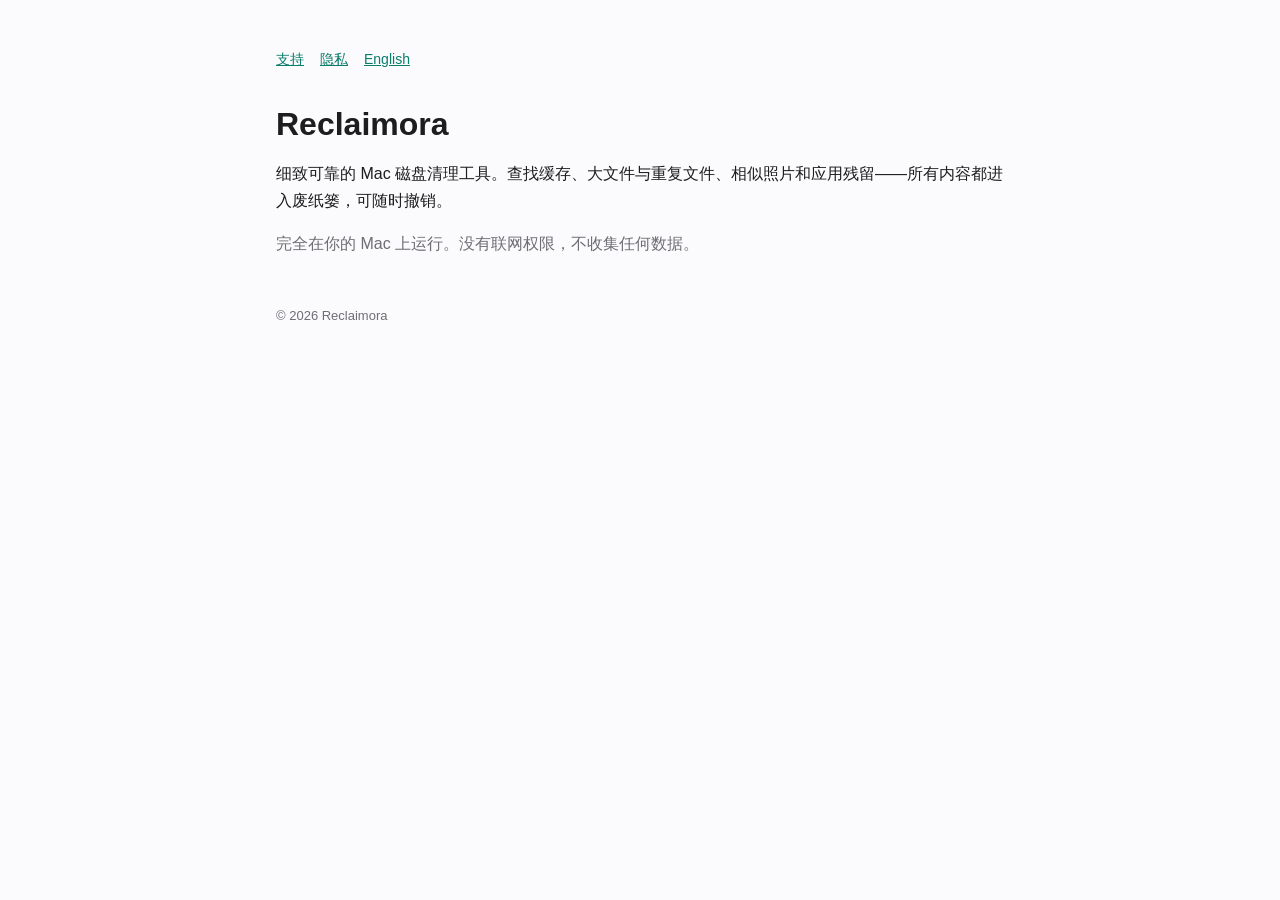
==== index.html @ 6d8eff74 "Publish Reclaimora website: home, privacy policy and support pages" ====
<!doctype html><html lang="zh-Hans"><head><meta charset="utf-8"><meta name="viewport" content="width=device-width,initial-scale=1"><title>Reclaimora</title><link rel="stylesheet" href="style.css"></head><body><main>
<nav><a href="support.html">支持</a><a href="privacy.html">隐私</a><a href="en/index.html">English</a></nav>
<h1>Reclaimora</h1><p>细致可靠的 Mac 磁盘清理工具。查找缓存、大文件与重复文件、相似照片和应用残留——所有内容都进入废纸篓，可随时撤销。</p>
<p class="muted">完全在你的 Mac 上运行。没有联网权限，不收集任何数据。</p>
<footer>© 2026 Reclaimora</footer></main></body></html>
---- style.css ----
:root{--bg:#fbfbfd;--fg:#1d1d1f;--muted:#6e6e73;--accent:#0a7d6b;--card:#fff;--line:#e5e5ea}
@media (prefers-color-scheme:dark){:root{--bg:#111113;--fg:#f5f5f7;--muted:#a1a1a6;--accent:#4fd1b5;--card:#1c1c1f;--line:#2c2c30}}
*{box-sizing:border-box}body{margin:0;background:var(--bg);color:var(--fg);font:16px/1.7 -apple-system,BlinkMacSystemFont,"PingFang SC","Helvetica Neue",sans-serif}
main{max-width:760px;margin:0 auto;padding:48px 16px 64px}nav{display:flex;gap:16px;flex-wrap:wrap;font-size:14px;margin-bottom:32px}
a{color:var(--accent)}h1{font-size:32px;line-height:1.25;margin:0 0 8px}h2{font-size:20px;margin:32px 0 8px}.muted{color:var(--muted)}
section.card{background:var(--card);border:1px solid var(--line);border-radius:14px;padding:20px 24px;margin:16px 0}footer{margin-top:48px;font-size:13px;color:var(--muted)}
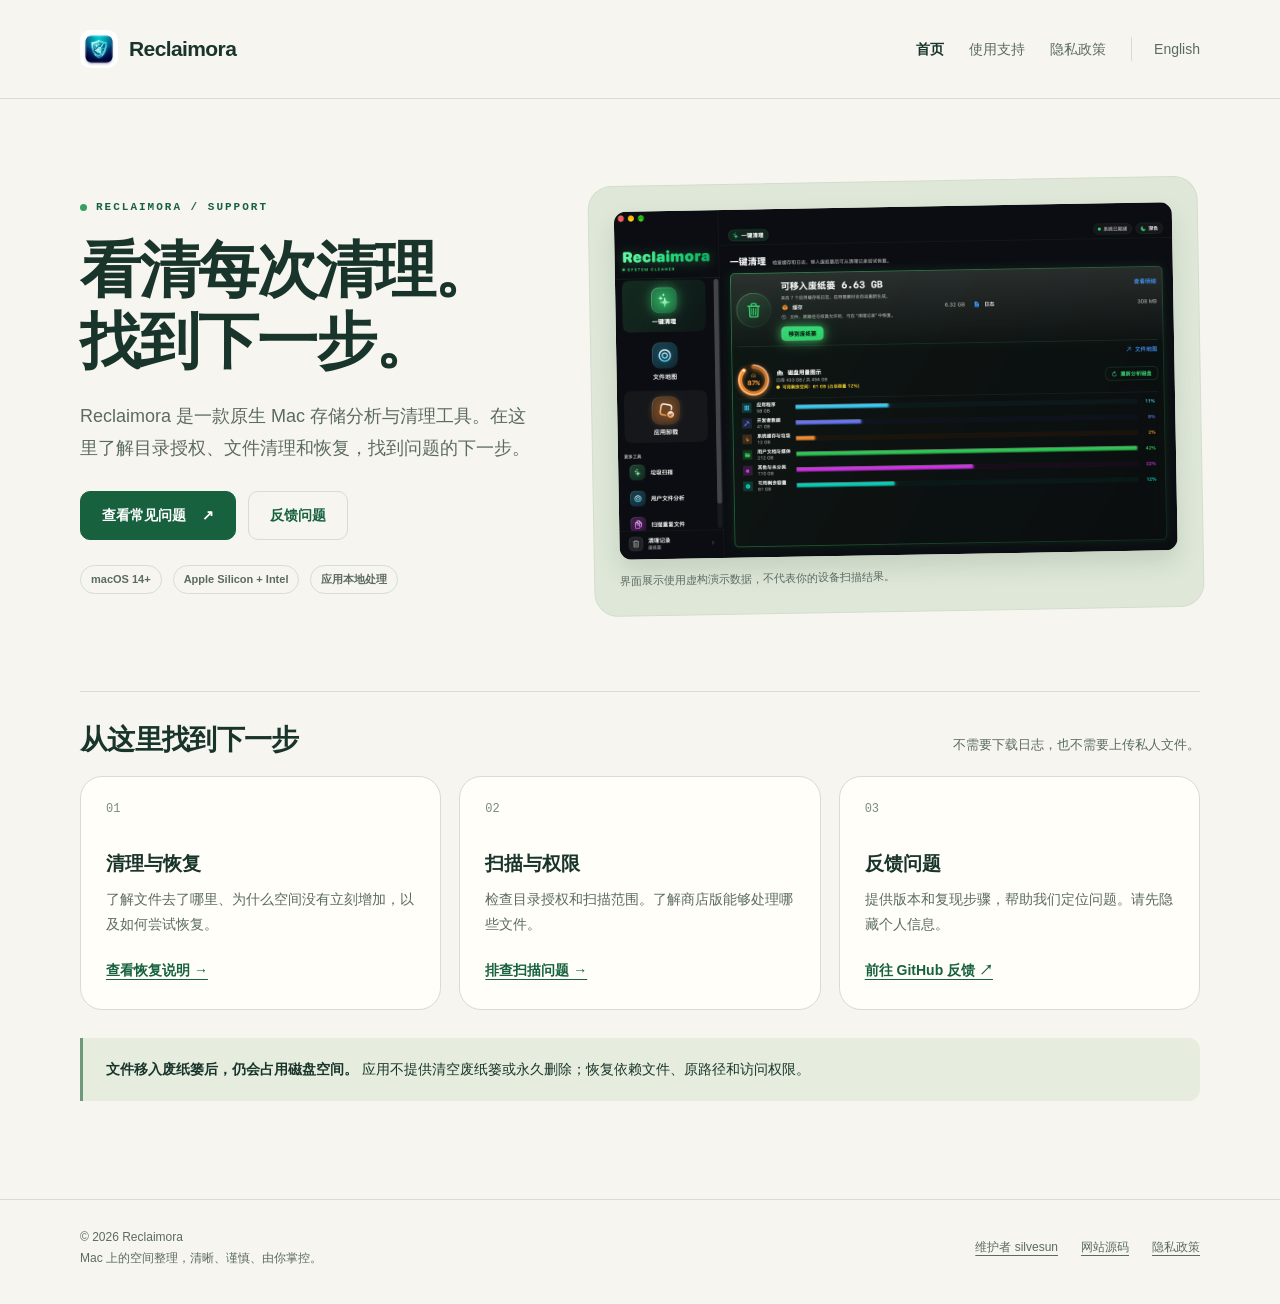
==== commit c89283d5: "Publish bilingual Reclaimora support hub and current privacy policy" ====
--- a/index.html
+++ b/index.html
@@ -1,5 +1,91 @@
-<!doctype html><html lang="zh-Hans"><head><meta charset="utf-8"><meta name="viewport" content="width=device-width,initial-scale=1"><title>Reclaimora</title><link rel="stylesheet" href="style.css"></head><body><main>
-<nav><a href="support.html">支持</a><a href="privacy.html">隐私</a><a href="en/index.html">English</a></nav>
-<h1>Reclaimora</h1><p>细致可靠的 Mac 磁盘清理工具。查找缓存、大文件与重复文件、相似照片和应用残留——所有内容都进入废纸篓，可随时撤销。</p>
-<p class="muted">完全在你的 Mac 上运行。没有联网权限，不收集任何数据。</p>
-<footer>© 2026 Reclaimora</footer></main></body></html>
+<!doctype html>
+<html lang="zh-Hans">
+<head>
+<meta charset="utf-8">
+<meta name="viewport" content="width=device-width,initial-scale=1">
+<title>Reclaimora · 使用支持</title>
+<meta name="description" content="Reclaimora 是一款原生 Mac 存储分析与清理工具。在这里了解目录授权、文件清理和恢复，找到问题的下一步。">
+<link rel="stylesheet" href="style.css">
+<link rel="icon" type="image/png" href="assets/icon.png">
+<link rel="alternate" hreflang="zh-Hans" href="https://silvesun.github.io/reclaimora-site/index.html">
+<link rel="alternate" hreflang="en" href="https://silvesun.github.io/reclaimora-site/en/index.html">
+<link rel="canonical" href="https://silvesun.github.io/reclaimora-site/index.html">
+</head>
+<body>
+<a class="skip" href="#main">跳到正文</a>
+<header class="site-header">
+<div class="wrap header-inner">
+<a class="brand" href="index.html">
+<img src="assets/icon.png" width="38" height="38" alt="">Reclaimora</a>
+<nav class="nav" aria-label="主导航">
+<a href="index.html" aria-current="page">首页</a>
+<a href="support.html">使用支持</a>
+<a href="privacy.html">隐私政策</a>
+<a class="language" href="en/index.html" lang="en">English</a>
+</nav>
+</div>
+</header>
+<main id="main" class="wrap">
+<section class="hero">
+<div>
+<p class="eyebrow">RECLAIMORA / SUPPORT</p>
+<h1>看清每次清理。<br>找到下一步。</h1>
+<p class="lede">Reclaimora 是一款原生 Mac 存储分析与清理工具。在这里了解目录授权、文件清理和恢复，找到问题的下一步。</p>
+<div class="actions">
+<a class="button" href="support.html">查看常见问题 <span aria-hidden="true">↗</span>
+</a>
+<a class="button secondary" href="https://github.com/silvesun/reclaimora-site/issues/new/choose">反馈问题</a>
+</div>
+<div class="pills">
+<span class="pill">macOS 14+</span>
+<span class="pill">Apple Silicon + Intel</span>
+<span class="pill">应用本地处理</span>
+</div>
+</div>
+<figure>
+<img src="assets/app-zh.png" width="2560" height="1600" alt="Reclaimora 智能清理界面，展示缓存与日志结果及存储分类。">
+<figcaption>界面展示使用虚构演示数据，不代表你的设备扫描结果。</figcaption>
+</figure>
+</section>
+<div class="section-top">
+<h2>从这里找到下一步</h2>
+<p class="small">不需要下载日志，也不需要上传私人文件。</p>
+</div>
+<section class="cards" aria-label="支持入口">
+<article class="card">
+<span class="number">01</span>
+<h3>清理与恢复</h3>
+<p>了解文件去了哪里、为什么空间没有立刻增加，以及如何尝试恢复。</p>
+<a href="support.html#restore">查看恢复说明 →</a>
+</article>
+<article class="card">
+<span class="number">02</span>
+<h3>扫描与权限</h3>
+<p>检查目录授权和扫描范围。了解商店版能够处理哪些文件。</p>
+<a href="support.html#permissions">排查扫描问题 →</a>
+</article>
+<article class="card">
+<span class="number">03</span>
+<h3>反馈问题</h3>
+<p>提供版本和复现步骤，帮助我们定位问题。请先隐藏个人信息。</p>
+<a href="https://github.com/silvesun/reclaimora-site/issues/new/choose">前往 GitHub 反馈 ↗</a>
+</article>
+</section>
+<div class="notice">
+<strong>文件移入废纸篓后，仍会占用磁盘空间。</strong> 应用不提供清空废纸篓或永久删除；恢复依赖文件、原路径和访问权限。</div>
+</main>
+<footer class="site-footer">
+<div class="wrap footer-inner">
+<div>
+<p>© 2026 Reclaimora</p>
+<p>Mac 上的空间整理，清晰、谨慎、由你掌控。</p>
+</div>
+<div class="footer-links">
+<a href="https://github.com/silvesun">维护者 silvesun</a>
+<a href="https://github.com/silvesun/reclaimora-site">网站源码</a>
+<a href="privacy.html">隐私政策</a>
+</div>
+</div>
+</footer>
+</body>
+</html>
--- a/style.css
+++ b/style.css
@@ -1,6 +1,382 @@
-:root{--bg:#fbfbfd;--fg:#1d1d1f;--muted:#6e6e73;--accent:#0a7d6b;--card:#fff;--line:#e5e5ea}
-@media (prefers-color-scheme:dark){:root{--bg:#111113;--fg:#f5f5f7;--muted:#a1a1a6;--accent:#4fd1b5;--card:#1c1c1f;--line:#2c2c30}}
-*{box-sizing:border-box}body{margin:0;background:var(--bg);color:var(--fg);font:16px/1.7 -apple-system,BlinkMacSystemFont,"PingFang SC","Helvetica Neue",sans-serif}
-main{max-width:760px;margin:0 auto;padding:48px 16px 64px}nav{display:flex;gap:16px;flex-wrap:wrap;font-size:14px;margin-bottom:32px}
-a{color:var(--accent)}h1{font-size:32px;line-height:1.25;margin:0 0 8px}h2{font-size:20px;margin:32px 0 8px}.muted{color:var(--muted)}
-section.card{background:var(--card);border:1px solid var(--line);border-radius:14px;padding:20px 24px;margin:16px 0}footer{margin-top:48px;font-size:13px;color:var(--muted)}
+:root {
+  color-scheme:light;
+  --bg:#f6f5ef;
+  --paper:#fffef9;
+  --ink:#19352b;
+  --muted:#5b6b62;
+  --accent:#17613e;
+  --soft:#e6edde;
+  --line:#d5ded1;
+  --radius:22px}
+* {
+  box-sizing:border-box}
+html {
+  scroll-behavior:smooth;
+  scroll-padding-top:24px}
+body {
+  margin:0;
+  background:var(--bg);
+  color:var(--ink);
+  font:16px/1.75 -apple-system,BlinkMacSystemFont,"Segoe UI","PingFang SC",sans-serif}
+a {
+  color:var(--accent);
+  text-underline-offset:4px}
+a:hover {
+  text-decoration-thickness:2px}
+a:focus-visible,summary:focus-visible {
+  outline:3px solid #b26a28;
+  outline-offset:5px;
+  border-radius:4px}
+.wrap {
+  width:min(1120px,calc(100% - 64px));
+  margin:auto}
+.skip {
+  position:absolute;
+  left:16px;
+  top:-80px;
+  background:var(--paper);
+  padding:10px;
+  z-index:10}
+.skip:focus {
+  top:10px}
+.site-header {
+  border-bottom:1px solid var(--line)}
+.header-inner {
+  display:flex;
+  align-items:center;
+  justify-content:space-between;
+  gap:24px;
+  min-height:98px}
+.brand {
+  display:inline-flex;
+  align-items:center;
+  gap:11px;
+  font-weight:750;
+  font-size:21px;
+  letter-spacing:-.6px;
+  text-decoration:none;
+  color:var(--ink)}
+.brand img {
+  width:38px;
+  height:38px;
+  border-radius:10px}
+.nav {
+  display:flex;
+  gap:25px;
+  align-items:center;
+  font-size:14px}
+.nav a {
+  text-decoration:none;
+  color:var(--muted)}
+.nav a[aria-current=page] {
+  color:var(--ink);
+  font-weight:700}
+.nav .language {
+  padding-left:22px;
+  border-left:1px solid var(--line)}
+main {
+  padding:62px 0 70px}
+.eyebrow {
+  font:600 11px/1.5 ui-monospace,SFMono-Regular,monospace;
+  letter-spacing:2px;
+  color:var(--accent);
+  text-transform:uppercase;
+  display:flex;
+  align-items:center;
+  gap:9px}
+.eyebrow:before {
+  content:"";
+  width:7px;
+  height:7px;
+  background:#389f61;
+  border-radius:50%}
+h1,h2,h3,p {
+  margin-top:0}
+h1 {
+  font-size:clamp(38px,4.8vw,62px);
+  line-height:1.15;
+  letter-spacing:-2px;
+  margin-bottom:23px;
+  font-weight:700}
+h2 {
+  font-size:28px;
+  line-height:1.3;
+  letter-spacing:-.7px;
+  margin-bottom:18px}
+h3 {
+  font-size:19px;
+  line-height:1.4;
+  margin-bottom:9px}
+.lede {
+  font-size:18px;
+  color:var(--muted);
+  max-width:680px;
+  line-height:1.8}
+.hero {
+  display:grid;
+  grid-template-columns:.85fr 1.15fr;
+  align-items:center;
+  gap:60px;
+  padding:20px 0 52px}
+.hero h1 {
+  margin-top:20px}
+.actions {
+  display:flex;
+  gap:12px;
+  flex-wrap:wrap;
+  margin-top:27px}
+.button {
+  display:inline-flex;
+  align-items:center;
+  justify-content:center;
+  gap:16px;
+  background:var(--accent);
+  color:#fff;
+  padding:11px 21px;
+  border:1px solid var(--accent);
+  border-radius:10px;
+  text-decoration:none;
+  font-weight:600;
+  font-size:14px;
+  min-height:46px}
+.button.secondary {
+  background:transparent;
+  color:var(--accent);
+  border-color:var(--line)}
+.button:hover {
+  background:#124a30;
+  color:white}
+.hero figure {
+  margin:0;
+  background:#dfe8d8;
+  border:1px solid #d3ddce;
+  border-radius:24px;
+  padding:25px;
+  transform:rotate(-1deg)}
+.hero figure img {
+  display:block;
+  width:100%;
+  height:auto;
+  border-radius:12px;
+  box-shadow:0 12px 25px #19352b22}
+.hero figcaption {
+  font-size:11px;
+  color:var(--muted);
+  margin-top:13px;
+  line-height:1.6}
+.pills {
+  display:flex;
+  gap:11px;
+  flex-wrap:wrap;
+  margin-top:25px}
+.pill {
+  font-size:11px;
+  font-weight:600;
+  border:1px solid var(--line);
+  padding:4px 10px;
+  border-radius:20px;
+  color:var(--muted)}
+.section-top {
+  display:flex;
+  justify-content:space-between;
+  align-items:baseline;
+  gap:20px;
+  border-top:1px solid var(--line);
+  padding-top:30px;
+  margin-top:27px}
+.small {
+  font-size:13px;
+  color:var(--muted)}
+.cards {
+  display:grid;
+  grid-template-columns:repeat(3,1fr);
+  gap:18px}
+.card {
+  padding:25px;
+  background:var(--paper);
+  border:1px solid var(--line);
+  border-radius:var(--radius)}
+.card .number {
+  font:12px ui-monospace,monospace;
+  color:#7a8c7d;
+  margin-bottom:35px;
+  display:block}
+.card p {
+  font-size:14px;
+  color:var(--muted);
+  margin-bottom:20px}
+.card a {
+  font-size:14px;
+  font-weight:600}
+.notice {
+  border-left:3px solid #6f997a;
+  background:var(--soft);
+  padding:19px 23px;
+  border-radius:0 12px 12px 0;
+  margin:28px 0;
+  color:var(--ink);
+  font-size:14px}
+.notice p:last-child {
+  margin-bottom:0}
+.page-intro {
+  max-width:820px;
+  margin-bottom:38px}
+.page-intro .eyebrow {
+  margin-bottom:18px}
+.page-intro h1 {
+  font-size:48px}
+.support-layout {
+  display:grid;
+  grid-template-columns:1fr 310px;
+  gap:55px;
+  align-items:start}
+.faq {
+  border-top:1px solid var(--line)}
+details {
+  border-bottom:1px solid var(--line);
+  padding:21px 0}
+summary {
+  font-size:18px;
+  font-weight:600;
+  cursor:pointer;
+  list-style:none;
+  display:flex;
+  gap:20px;
+  justify-content:space-between}
+summary::-webkit-details-marker {
+  display:none}
+summary:after {
+  content:"+";
+  color:var(--accent);
+  font-weight:400;
+  font-size:23px;
+  line-height:1.3}
+details[open] summary:after {
+  content:"−"}
+details p {
+  color:var(--muted);
+  font-size:15px;
+  max-width:680px;
+  margin:15px 0 0}
+aside.card {
+  position:sticky;
+  top:25px}
+aside h2 {
+  font-size:22px}
+aside ol {
+  padding-left:20px;
+  color:var(--muted);
+  font-size:14px}
+aside li {
+  margin:9px 0}
+aside .button {
+  width:100%;
+  margin:8px 0}
+aside .small {
+  font-size:12px;
+  margin:14px 0 0}
+.article {
+  max-width:780px}
+.article section {
+  margin:35px 0}
+.article h2 {
+  font-size:23px}
+.article p,.article li {
+  color:var(--muted);
+  font-size:16px}
+.article ul {
+  padding-left:23px}
+.article li {
+  margin-bottom:9px}
+.article strong {
+  color:var(--ink)}
+.article .updated {
+  font-size:13px;
+  color:var(--muted)}
+.site-footer {
+  border-top:1px solid var(--line);
+  padding:27px 0 35px}
+.footer-inner {
+  display:flex;
+  justify-content:space-between;
+  gap:25px;
+  align-items:center;
+  color:var(--muted);
+  font-size:12px}
+.footer-inner p {
+  margin:0}
+.footer-links {
+  display:flex;
+  gap:23px}
+.footer-links a {
+  color:var(--muted)}
+@media(max-width:850px) {
+  .hero {
+  grid-template-columns:1fr;
+  gap:35px}
+.hero figure {
+  transform:none;
+  max-width:660px}
+.support-layout {
+  grid-template-columns:1fr;
+  gap:30px}
+aside.card {
+  position:static}
+.cards {
+  grid-template-columns:1fr}
+.card .number {
+  margin-bottom:18px}
+.hero h1 {
+  max-width:650px}
+.nav {
+  gap:17px}
+}
+@media(max-width:520px) {
+  .wrap {
+  width:calc(100% - 36px)}
+.header-inner {
+  min-height:100px;
+  gap:15px;
+  flex-wrap:wrap;
+  padding:18px 0}
+.brand {
+  font-size:19px}
+.brand img {
+  width:31px;
+  height:31px}
+.nav {
+  font-size:13px;
+  gap:17px;
+  flex-wrap:wrap}
+.nav .language {
+  padding-left:15px}
+main {
+  padding:38px 0 48px}
+.hero {
+  padding:0 0 25px}
+.hero figure {
+  padding:14px;
+  border-radius:18px}
+.page-intro h1 {
+  font-size:38px;
+  letter-spacing:-1px}
+.footer-inner {
+  align-items:flex-start;
+  flex-direction:column}
+.section-top {
+  align-items:flex-start;
+  flex-direction:column;
+  gap:0}
+.lede {
+  font-size:16px}
+summary {
+  font-size:16px}
+.pills {
+  gap:7px}
+.article p,.article li {
+  font-size:15px}
+}
+@media(prefers-reduced-motion:reduce) {
+  html {
+  scroll-behavior:auto}
+}
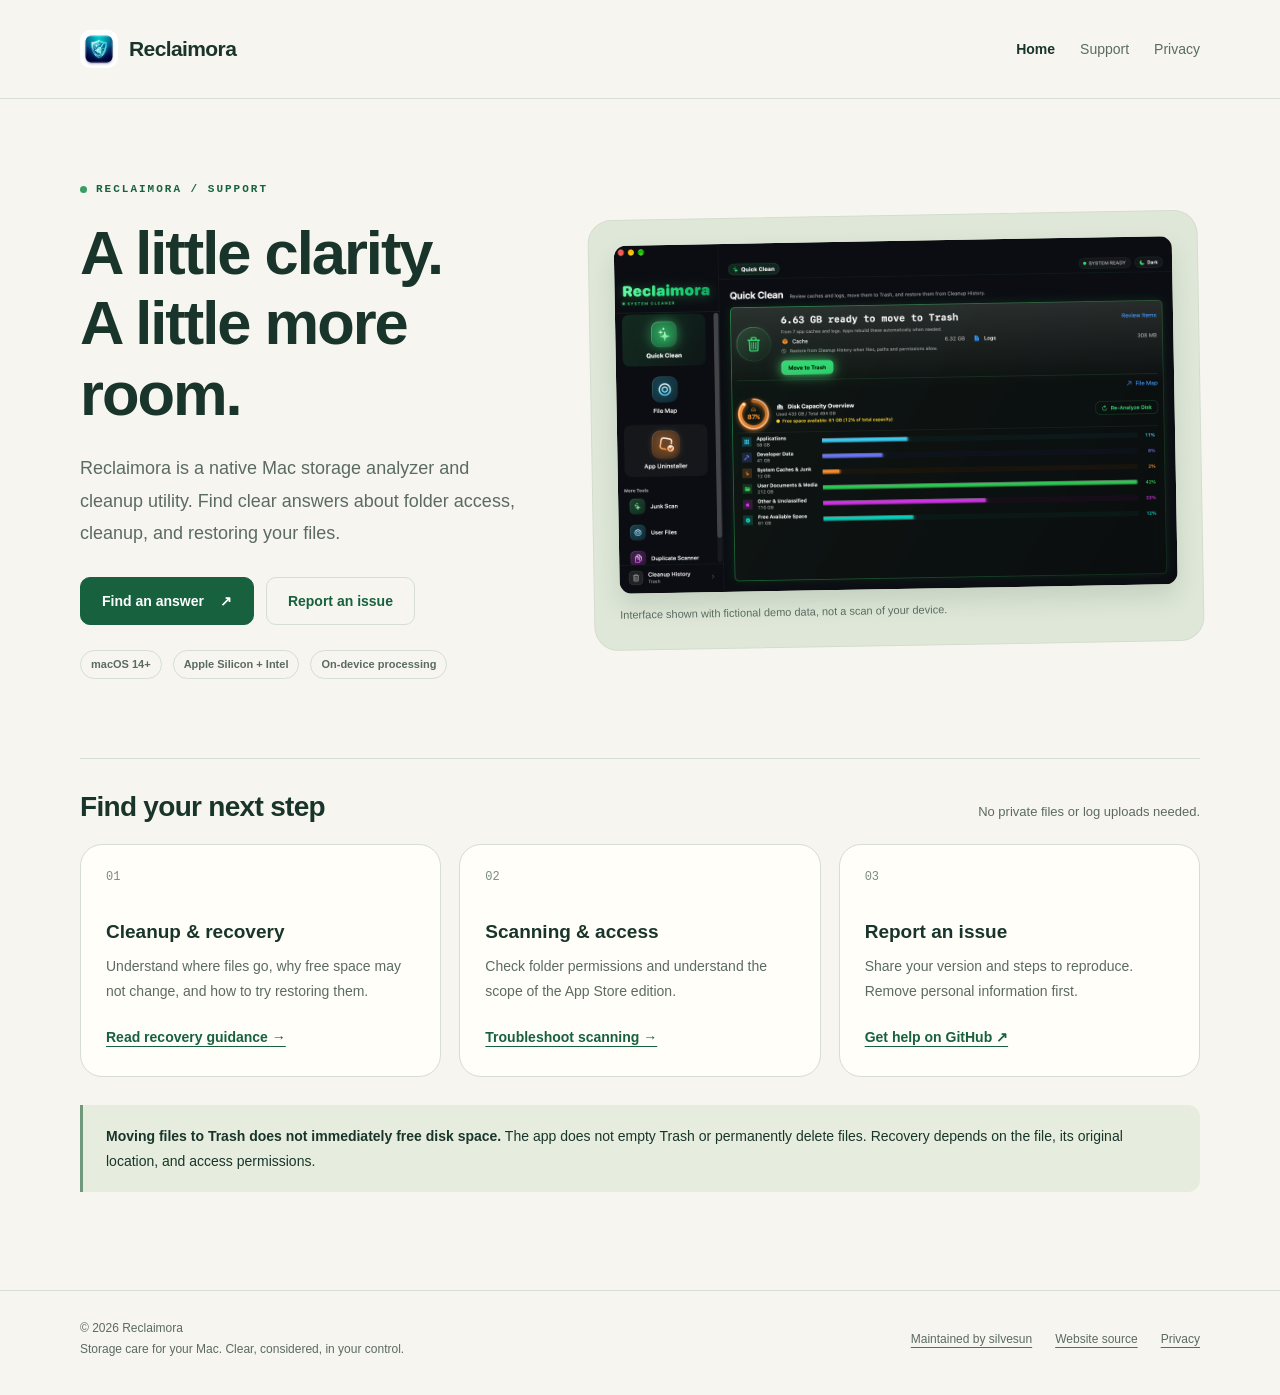
==== commit c34b2e98: "Use English-only support and feedback for the US App Store launch" ====
--- a/index.html
+++ b/index.html
@@ -1,27 +1,24 @@
 <!doctype html>
-<html lang="zh-Hans">
+<html lang="en-US">
 <head>
 <meta charset="utf-8">
 <meta name="viewport" content="width=device-width,initial-scale=1">
-<title>Reclaimora · 使用支持</title>
-<meta name="description" content="Reclaimora 是一款原生 Mac 存储分析与清理工具。在这里了解目录授权、文件清理和恢复，找到问题的下一步。">
+<title>Reclaimora · Help for your Mac</title>
+<meta name="description" content="Reclaimora is a native Mac storage analyzer and cleanup utility. Find clear answers about folder access, cleanup, and restoring your files.">
 <link rel="stylesheet" href="style.css">
 <link rel="icon" type="image/png" href="assets/icon.png">
-<link rel="alternate" hreflang="zh-Hans" href="https://silvesun.github.io/reclaimora-site/index.html">
-<link rel="alternate" hreflang="en" href="https://silvesun.github.io/reclaimora-site/en/index.html">
 <link rel="canonical" href="https://silvesun.github.io/reclaimora-site/index.html">
 </head>
 <body>
-<a class="skip" href="#main">跳到正文</a>
+<a class="skip" href="#main">Skip to content</a>
 <header class="site-header">
 <div class="wrap header-inner">
 <a class="brand" href="index.html">
 <img src="assets/icon.png" width="38" height="38" alt="">Reclaimora</a>
-<nav class="nav" aria-label="主导航">
-<a href="index.html" aria-current="page">首页</a>
-<a href="support.html">使用支持</a>
-<a href="privacy.html">隐私政策</a>
-<a class="language" href="en/index.html" lang="en">English</a>
+<nav class="nav" aria-label="Main navigation">
+<a href="index.html" aria-current="page">Home</a>
+<a href="support.html">Support</a>
+<a href="privacy.html">Privacy</a>
 </nav>
 </div>
 </header>
@@ -29,61 +26,61 @@
 <section class="hero">
 <div>
 <p class="eyebrow">RECLAIMORA / SUPPORT</p>
-<h1>看清每次清理。<br>找到下一步。</h1>
-<p class="lede">Reclaimora 是一款原生 Mac 存储分析与清理工具。在这里了解目录授权、文件清理和恢复，找到问题的下一步。</p>
+<h1>A little clarity.<br>A little more room.</h1>
+<p class="lede">Reclaimora is a native Mac storage analyzer and cleanup utility. Find clear answers about folder access, cleanup, and restoring your files.</p>
 <div class="actions">
-<a class="button" href="support.html">查看常见问题 <span aria-hidden="true">↗</span>
+<a class="button" href="support.html">Find an answer <span aria-hidden="true">↗</span>
 </a>
-<a class="button secondary" href="https://github.com/silvesun/reclaimora-site/issues/new/choose">反馈问题</a>
+<a class="button secondary" href="https://github.com/silvesun/reclaimora-site/issues/new/choose">Report an issue</a>
 </div>
 <div class="pills">
 <span class="pill">macOS 14+</span>
 <span class="pill">Apple Silicon + Intel</span>
-<span class="pill">应用本地处理</span>
+<span class="pill">On-device processing</span>
 </div>
 </div>
 <figure>
-<img src="assets/app-zh.png" width="2560" height="1600" alt="Reclaimora 智能清理界面，展示缓存与日志结果及存储分类。">
-<figcaption>界面展示使用虚构演示数据，不代表你的设备扫描结果。</figcaption>
+<img src="assets/app-en.png" width="2560" height="1600" alt="Reclaimora Quick Clean showing cache and log results with storage categories.">
+<figcaption>Interface shown with fictional demo data, not a scan of your device.</figcaption>
 </figure>
 </section>
 <div class="section-top">
-<h2>从这里找到下一步</h2>
-<p class="small">不需要下载日志，也不需要上传私人文件。</p>
+<h2>Find your next step</h2>
+<p class="small">No private files or log uploads needed.</p>
 </div>
-<section class="cards" aria-label="支持入口">
+<section class="cards" aria-label="Support topics">
 <article class="card">
 <span class="number">01</span>
-<h3>清理与恢复</h3>
-<p>了解文件去了哪里、为什么空间没有立刻增加，以及如何尝试恢复。</p>
-<a href="support.html#restore">查看恢复说明 →</a>
+<h3>Cleanup & recovery</h3>
+<p>Understand where files go, why free space may not change, and how to try restoring them.</p>
+<a href="support.html#restore">Read recovery guidance →</a>
 </article>
 <article class="card">
 <span class="number">02</span>
-<h3>扫描与权限</h3>
-<p>检查目录授权和扫描范围。了解商店版能够处理哪些文件。</p>
-<a href="support.html#permissions">排查扫描问题 →</a>
+<h3>Scanning & access</h3>
+<p>Check folder permissions and understand the scope of the App Store edition.</p>
+<a href="support.html#permissions">Troubleshoot scanning →</a>
 </article>
 <article class="card">
 <span class="number">03</span>
-<h3>反馈问题</h3>
-<p>提供版本和复现步骤，帮助我们定位问题。请先隐藏个人信息。</p>
-<a href="https://github.com/silvesun/reclaimora-site/issues/new/choose">前往 GitHub 反馈 ↗</a>
+<h3>Report an issue</h3>
+<p>Share your version and steps to reproduce. Remove personal information first.</p>
+<a href="https://github.com/silvesun/reclaimora-site/issues/new/choose">Get help on GitHub ↗</a>
 </article>
 </section>
 <div class="notice">
-<strong>文件移入废纸篓后，仍会占用磁盘空间。</strong> 应用不提供清空废纸篓或永久删除；恢复依赖文件、原路径和访问权限。</div>
+<strong>Moving files to Trash does not immediately free disk space.</strong> The app does not empty Trash or permanently delete files. Recovery depends on the file, its original location, and access permissions.</div>
 </main>
 <footer class="site-footer">
 <div class="wrap footer-inner">
 <div>
 <p>© 2026 Reclaimora</p>
-<p>Mac 上的空间整理，清晰、谨慎、由你掌控。</p>
+<p>Storage care for your Mac. Clear, considered, in your control.</p>
 </div>
 <div class="footer-links">
-<a href="https://github.com/silvesun">维护者 silvesun</a>
-<a href="https://github.com/silvesun/reclaimora-site">网站源码</a>
-<a href="privacy.html">隐私政策</a>
+<a href="https://github.com/silvesun">Maintained by silvesun</a>
+<a href="https://github.com/silvesun/reclaimora-site">Website source</a>
+<a href="privacy.html">Privacy</a>
 </div>
 </div>
 </footer>
--- a/style.css
+++ b/style.css
@@ -71,9 +71,6 @@
 .nav a[aria-current=page] {
   color:var(--ink);
   font-weight:700}
-.nav .language {
-  padding-left:22px;
-  border-left:1px solid var(--line)}
 main {
   padding:62px 0 70px}
 .eyebrow {
@@ -348,8 +345,6 @@
   font-size:13px;
   gap:17px;
   flex-wrap:wrap}
-.nav .language {
-  padding-left:15px}
 main {
   padding:38px 0 48px}
 .hero {
